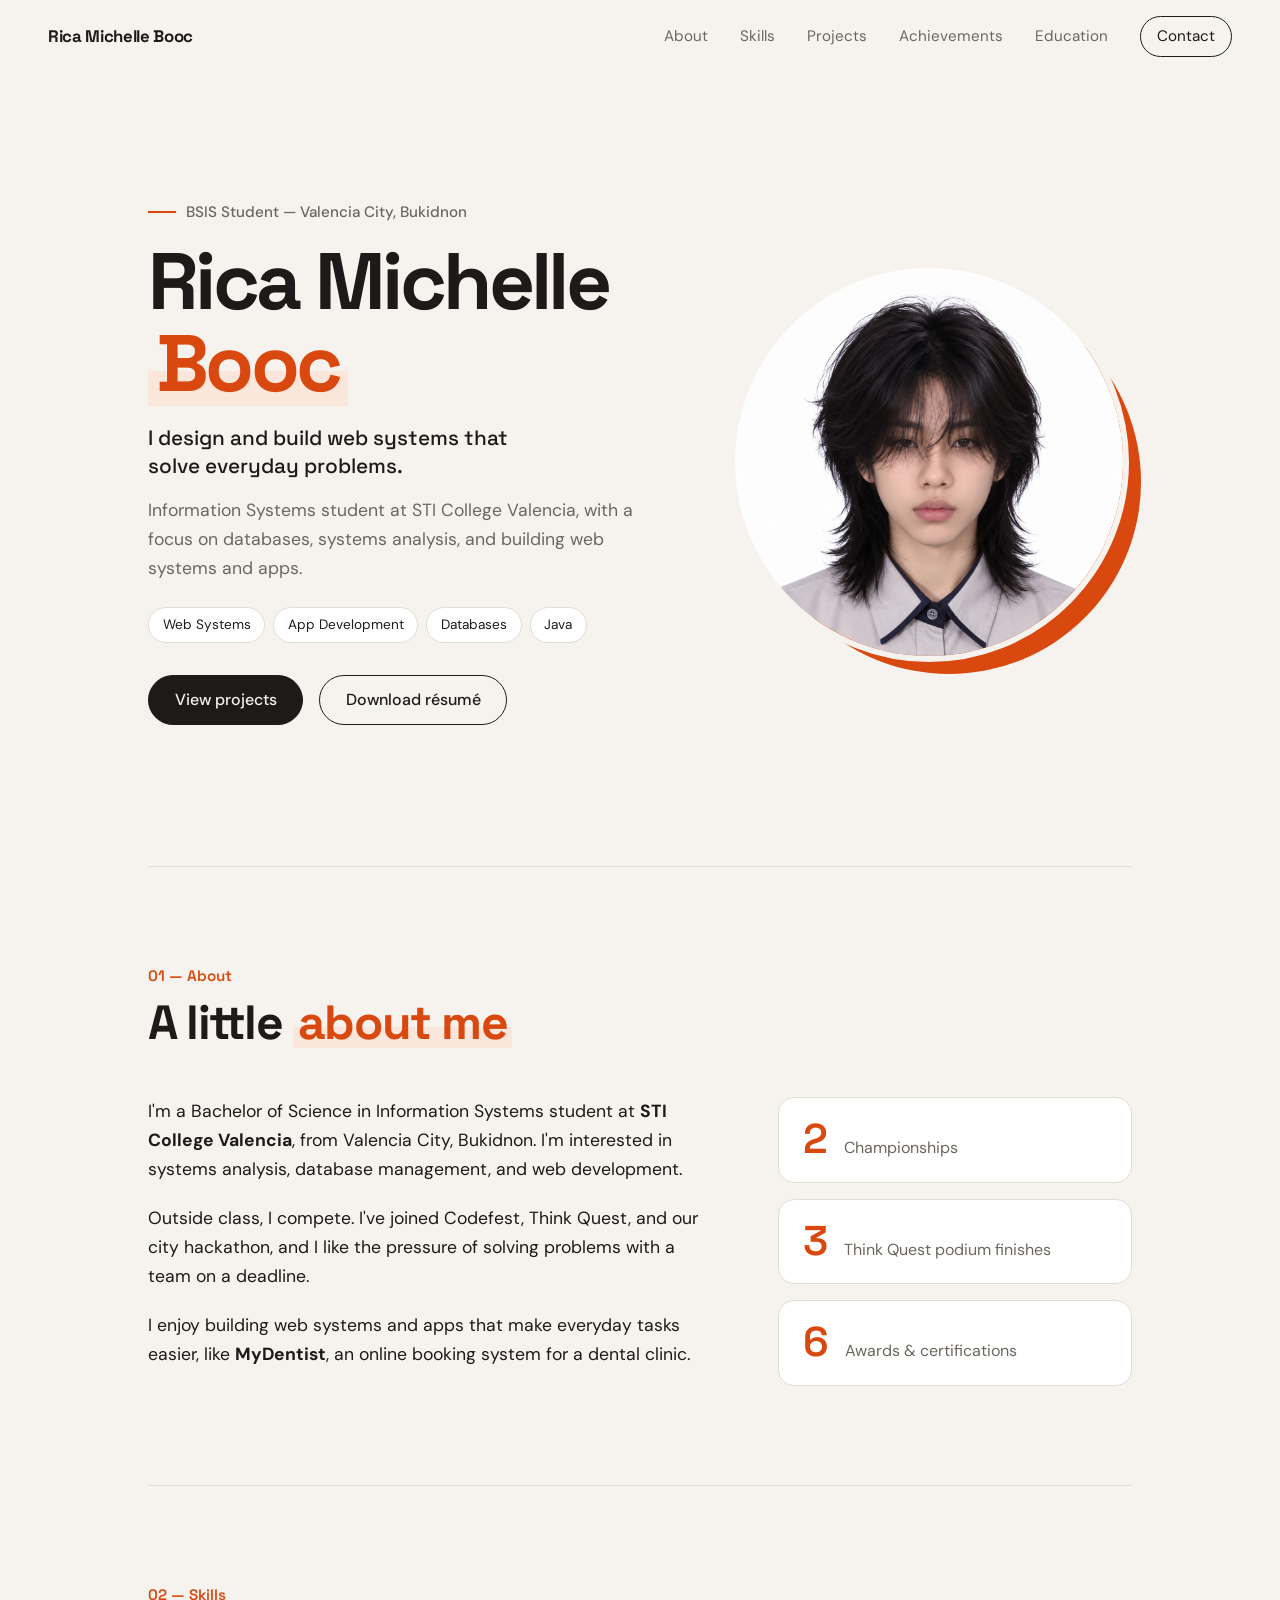
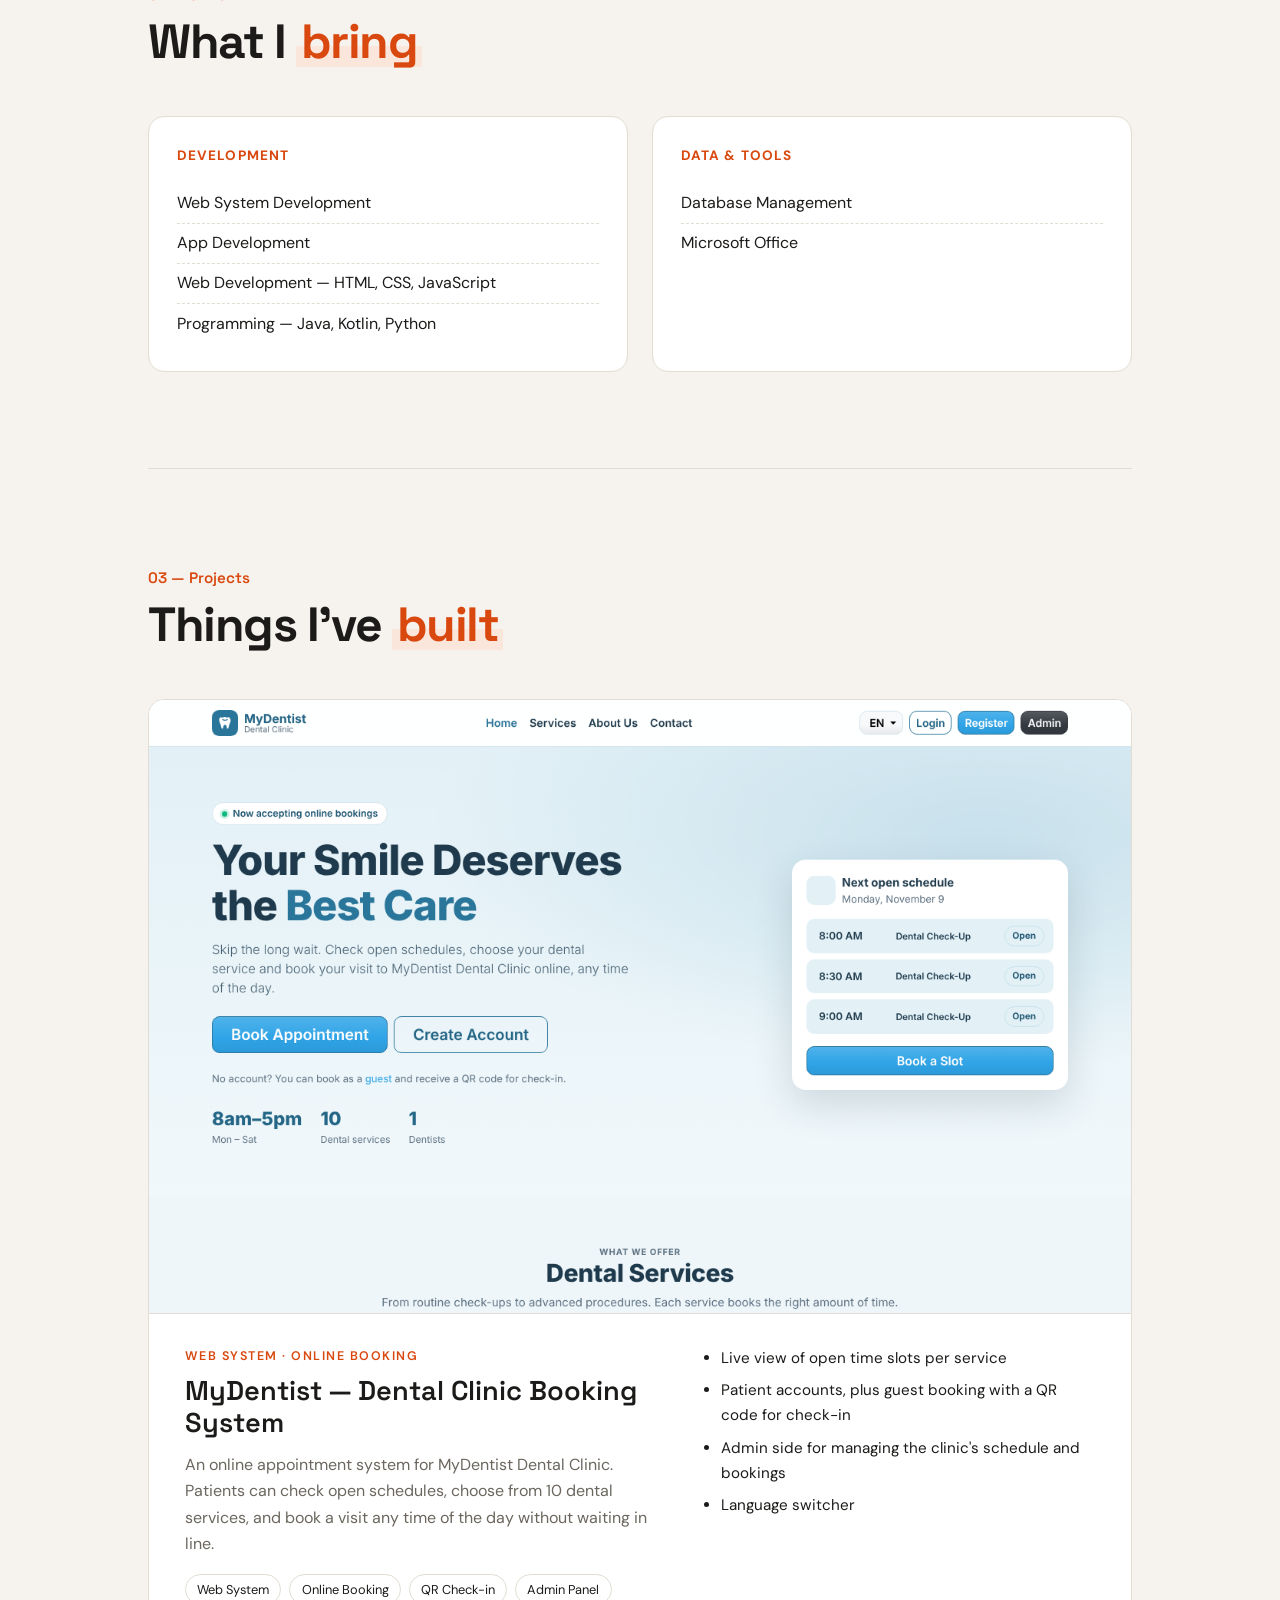
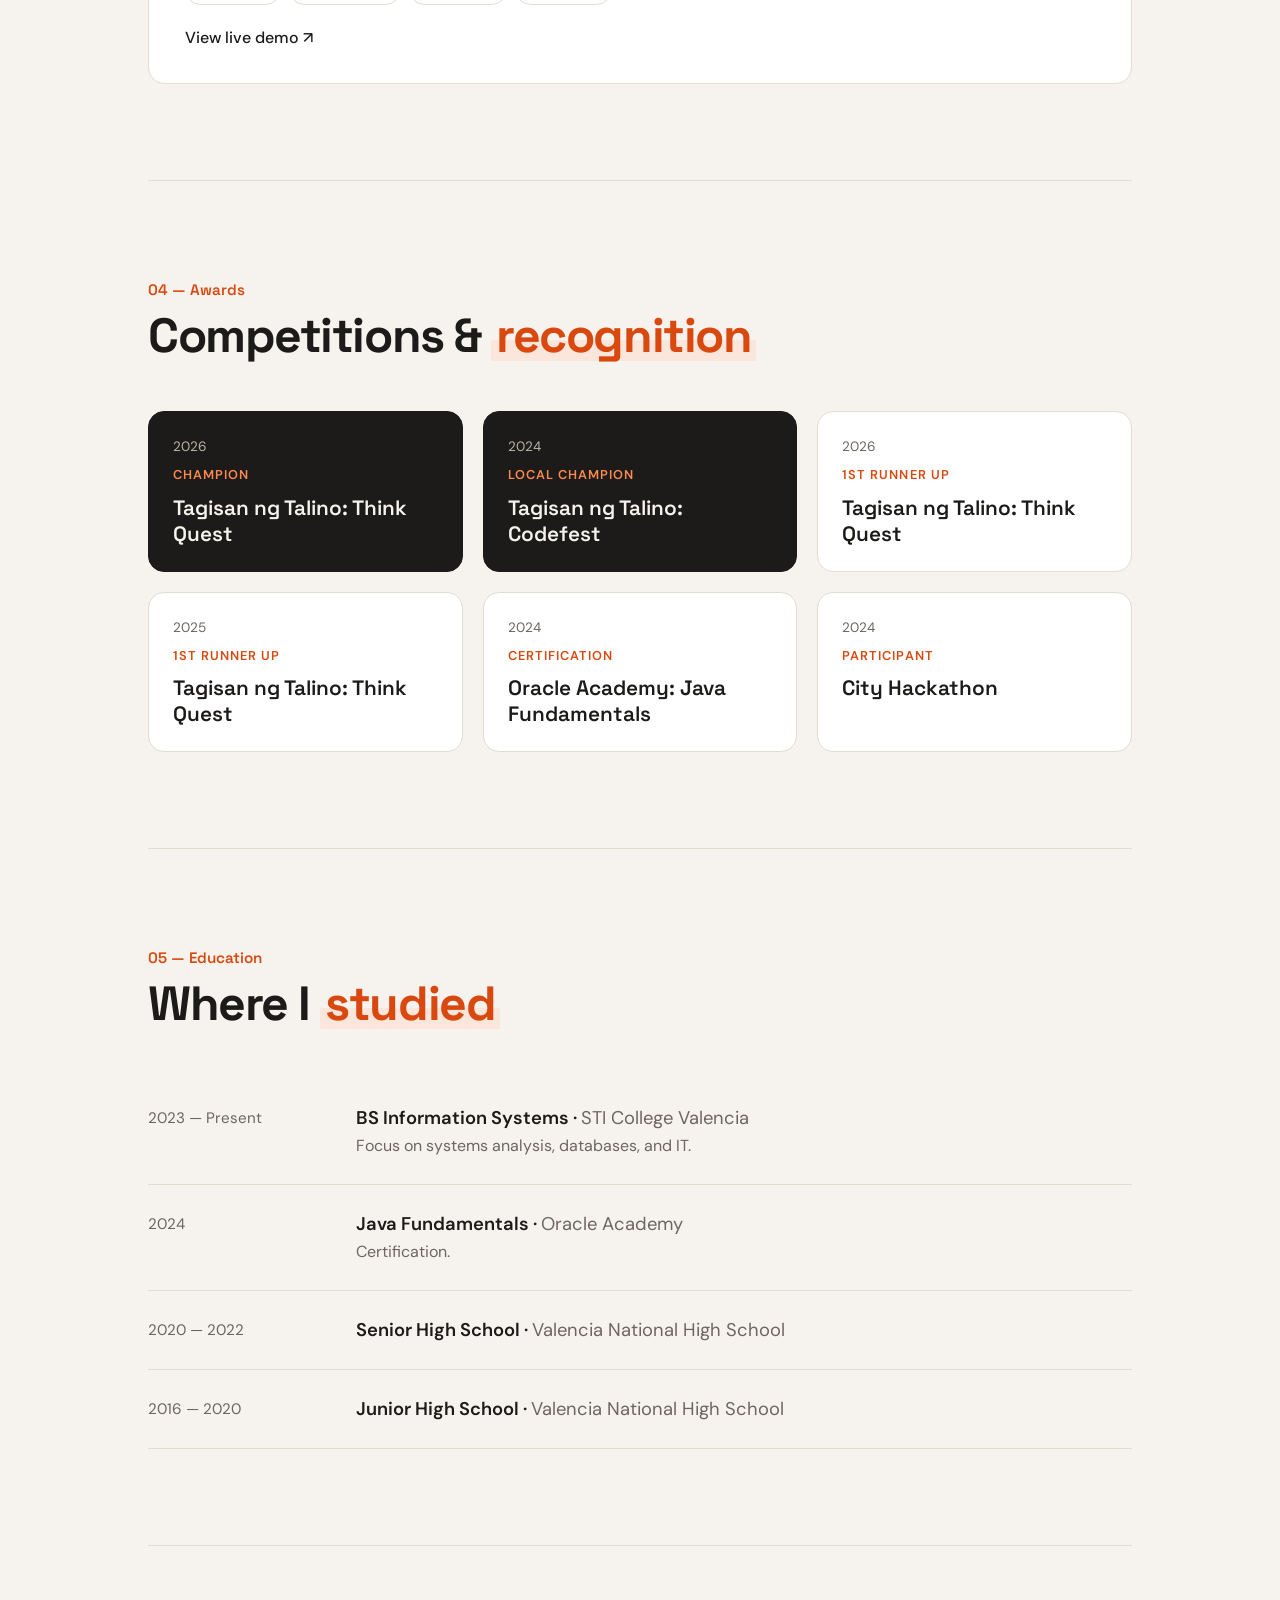
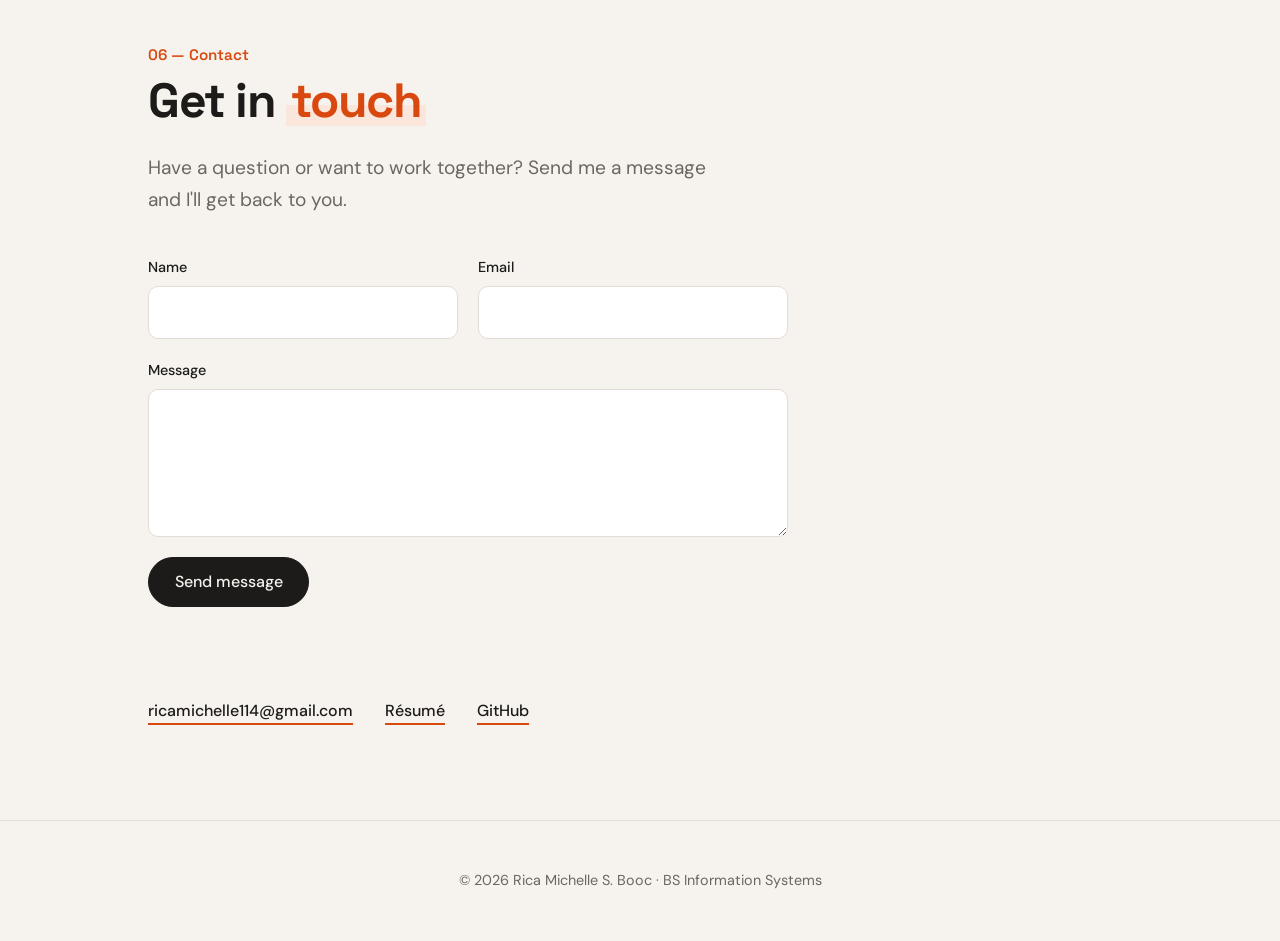
==== index.html @ 640f6c6c "Digital Portfolio" ====
<!DOCTYPE html>
<html lang="en">
<head>
  <meta charset="UTF-8" />
  <meta name="viewport" content="width=device-width, initial-scale=1.0" />
  <title>Rica Michelle Booc — Digital Portfolio</title>
  <meta name="description" content="Digital portfolio of Rica Michelle S. Booc, BS Information Systems student at STI College Valencia." />
  <meta name="theme-color" content="#f6f3ee" />
  <link rel="preconnect" href="https://fonts.googleapis.com" />
  <link rel="preconnect" href="https://fonts.gstatic.com" crossorigin />
  <link href="https://fonts.googleapis.com/css2?family=Space+Grotesk:wght@500;600;700&family=DM+Sans:opsz,wght@9..40,400;9..40,500;9..40,600&display=swap" rel="stylesheet" />
  <link rel="stylesheet" href="style.css" />
</head>
<body>
  <a href="#main" class="skip">Skip to main content</a>

  <!-- ========== NAVIGATION ========== -->
  <header class="nav">
    <a href="#top" class="brand">Rica Michelle Booc</a>
    <button class="nav-toggle" aria-label="Open menu" aria-expanded="false">☰</button>
    <nav class="nav-links">
      <a href="#about">About</a>
      <a href="#skills">Skills</a>
      <a href="#projects">Projects</a>
      <a href="#achievements">Achievements</a>
      <a href="#education">Education</a>
      <a href="#contact" class="nav-cta">Contact</a>
    </nav>
  </header>

  <main id="main">

    <!-- ========== HERO ========== -->
    <section class="hero" id="top">
      <div class="hero-text">
        <p class="eyebrow">BSIS Student — Valencia City, Bukidnon</p>
        <h1>Rica Michelle <span class="hl">Booc</span></h1>
        <p class="tagline">I design and build web systems that solve everyday problems.</p>
        <p class="hero-sub">
          Information Systems student at STI College Valencia, with a focus on databases,
          systems analysis, and building web systems and apps.
        </p>
        <ul class="chips">
          <li>Web Systems</li>
          <li>App Development</li>
          <li>Databases</li>
          <li>Java</li>
        </ul>
        <div class="hero-actions">
          <a href="#projects" class="btn btn-primary">View projects</a>
          <a href="resume.pdf" class="btn btn-ghost" target="_blank">Download résumé</a>
        </div>
      </div>
      <div class="hero-photo">
        <span class="circle"></span>
        <img src="photo.jpg" alt="Portrait of Rica Michelle Booc" />
      </div>
    </section>

    <!-- ========== ABOUT ========== -->
    <section id="about" class="section reveal">
      <p class="label">01 — About</p>
      <h2>A little <span class="hl">about me</span></h2>
      <div class="about-grid">
        <div class="about-text">
          <p>I'm a Bachelor of Science in Information Systems student at <strong>STI College Valencia</strong>, from Valencia City, Bukidnon. I'm interested in systems analysis, database management, and web development.</p>
          <p>Outside class, I compete. I've joined Codefest, Think Quest, and our city hackathon, and I like the pressure of solving problems with a team on a deadline.</p>
          <p>I enjoy building web systems and apps that make everyday tasks easier, like <strong>MyDentist</strong>, an online booking system for a dental clinic.</p>
        </div>
        <ul class="stats">
          <li><strong>2</strong><span>Championships</span></li>
          <li><strong>3</strong><span>Think Quest podium finishes</span></li>
          <li><strong>6</strong><span>Awards &amp; certifications</span></li>
        </ul>
      </div>
    </section>

    <!-- ========== SKILLS ========== -->
    <section id="skills" class="section reveal">
      <p class="label">02 — Skills</p>
      <h2>What I <span class="hl">bring</span></h2>
      <div class="skills">
        <div class="skill-group">
          <h3>Development</h3>
          <ul>
            <li>Web System Development</li>
            <li>App Development</li>
            <li>Web Development — HTML, CSS, JavaScript</li>
            <li>Programming — Java, Kotlin, Python</li>
          </ul>
        </div>
        <div class="skill-group">
          <h3>Data &amp; Tools</h3>
          <ul>
            <li>Database Management</li>
            <li>Microsoft Office</li>
          </ul>
        </div>
      </div>
    </section>

    <!-- ========== PROJECTS ========== -->
    <section id="projects" class="section reveal">
      <p class="label">03 — Projects</p>
      <h2>Things I've <span class="hl">built</span></h2>
      <div class="work-grid">

        <article class="work featured-work">
          <div class="work-img">
            <a href="mydentist/" target="_blank"><img src="mydentist.png" alt="Home page of the MyDentist Dental Clinic booking system" /></a>
          </div>
          <div class="work-body">
            <p class="work-kicker">Web System · Online Booking</p>
            <h3>MyDentist — Dental Clinic Booking System</h3>
            <p>An online appointment system for MyDentist Dental Clinic. Patients can check open schedules, choose from 10 dental services, and book a visit any time of the day without waiting in line.</p>
            <ul class="feature-list">
              <li>Live view of open time slots per service</li>
              <li>Patient accounts, plus guest booking with a QR code for check-in</li>
              <li>Admin side for managing the clinic's schedule and bookings</li>
              <li>Language switcher</li>
            </ul>
            <ul class="tags"><li>Web System</li><li>Online Booking</li><li>QR Check-in</li><li>Admin Panel</li></ul>
            <div class="work-links">
              <a href="mydentist/" target="_blank">View live demo ↗</a>
            </div>
          </div>
        </article>

        <!-- EDIT: to add another project, copy this block and remove the comment marks.
        <article class="work">
          <div class="work-img">
            <img src="project2.jpg" alt="Screenshot of Project Two" />
          </div>
          <div class="work-body">
            <h3>Project Two</h3>
            <p>What it is, the problem it solves, and your role in it.</p>
            <ul class="tags"><li>Java</li></ul>
            <div class="work-links"><a href="#" target="_blank">View ↗</a></div>
          </div>
        </article>
        -->

      </div>
    </section>

    <!-- ========== ACHIEVEMENTS & CERTIFICATES ========== -->
    <section id="achievements" class="section reveal">
      <p class="label">04 — Awards</p>
      <h2>Competitions &amp; <span class="hl">recognition</span></h2>
      <div class="achievements">
        <article class="achievement featured">
          <span class="year">2026</span>
          <span class="place">Champion</span>
          <h3>Tagisan ng Talino: Think Quest</h3>
        </article>
        <article class="achievement featured">
          <span class="year">2024</span>
          <span class="place">Local Champion</span>
          <h3>Tagisan ng Talino: Codefest</h3>
        </article>
        <article class="achievement">
          <span class="year">2026</span>
          <span class="place">1st Runner Up</span>
          <h3>Tagisan ng Talino: Think Quest</h3>
        </article>
        <article class="achievement">
          <span class="year">2025</span>
          <span class="place">1st Runner Up</span>
          <h3>Tagisan ng Talino: Think Quest</h3>
        </article>
        <article class="achievement">
          <span class="year">2024</span>
          <span class="place">Certification</span>
          <h3>Oracle Academy: Java Fundamentals</h3>
        </article>
        <article class="achievement">
          <span class="year">2024</span>
          <span class="place">Participant</span>
          <h3>City Hackathon</h3>
        </article>
      </div>

    </section>


    <!-- ========== EDUCATION ========== -->
    <section id="education" class="section reveal">
      <p class="label">05 — Education</p>
      <h2>Where I <span class="hl">studied</span></h2>
      <ol class="timeline">
        <li>
          <span class="when">2023 — Present</span>
          <div>
            <h3>BS Information Systems · <em>STI College Valencia</em></h3>
            <p>Focus on systems analysis, databases, and IT.</p>
          </div>
        </li>
        <li>
          <span class="when">2024</span>
          <div>
            <h3>Java Fundamentals · <em>Oracle Academy</em></h3>
            <p>Certification.</p>
          </div>
        </li>
        <li>
          <span class="when">2020 — 2022</span>
          <div>
            <h3>Senior High School · <em>Valencia National High School</em></h3>
          </div>
        </li>
        <li>
          <span class="when">2016 — 2020</span>
          <div>
            <h3>Junior High School · <em>Valencia National High School</em></h3>
          </div>
        </li>
      </ol>
    </section>

    <!-- ========== CONTACT ========== -->
    <section id="contact" class="section contact reveal">
      <p class="label">06 — Contact</p>
      <h2>Get in <span class="hl">touch</span></h2>
      <p class="contact-lead">Have a question or want to work together? Send me a message and I'll get back to you.</p>

      <!-- EDIT: sign up free at formspree.io, create a form, and paste your form ID below -->
      <form class="contact-form" action="https://formspree.io/f/YOUR_FORM_ID" method="POST">
        <div class="field-row">
          <label>Name<input type="text" name="name" required /></label>
          <label>Email<input type="email" name="email" required /></label>
        </div>
        <label>Message<textarea name="message" rows="5" required></textarea></label>
        <button type="submit" class="btn btn-primary">Send message</button>
        <p class="form-status" role="status"></p>
      </form>

      <ul class="socials">
        <li><a href="mailto:ricamichelle114@gmail.com">ricamichelle114@gmail.com</a></li>
        <li><a href="resume.pdf" target="_blank">Résumé</a></li>
        <li><a href="https://github.com/liebenom" target="_blank">GitHub</a></li>
        <!-- EDIT: add LinkedIn when ready
        <li><a href="https://linkedin.com/in/yourusername" target="_blank">LinkedIn</a></li>
        -->
      </ul>
    </section>

  </main>

  <footer class="footer">
    <p>© <span id="year"></span> Rica Michelle S. Booc · BS Information Systems</p>
  </footer>

  <script src="script.js"></script>
</body>
</html>
---- style.css ----
/* ===== Colors & fonts — change these to restyle the whole site ===== */
:root {
  --bg: #f6f3ee;
  --surface: #ffffff;
  --text: #1c1b19;
  --muted: #6b675f;
  --line: #e2ddd3;
  --accent: #d9480f;
  --accent-soft: #fbe6dc;
  --serif: "Space Grotesk", system-ui, sans-serif;
  --sans: "DM Sans", system-ui, -apple-system, sans-serif;
  --max: 1080px;
}

* { box-sizing: border-box; margin: 0; padding: 0; }
html { scroll-behavior: smooth; }
body {
  font-family: var(--sans);
  background: var(--bg);
  color: var(--text);
  line-height: 1.65;
  -webkit-font-smoothing: antialiased;
}
img { max-width: 100%; display: block; }
a { color: inherit; }

/* ===== Navigation ===== */
.nav {
  position: sticky; top: 0; z-index: 10;
  display: flex; align-items: center; justify-content: space-between;
  padding: 1rem clamp(1.25rem, 5vw, 3rem);
  background: color-mix(in srgb, var(--bg) 85%, transparent);
  backdrop-filter: blur(10px);
  border-bottom: 1px solid transparent;
  transition: border-color .3s;
}
.nav.scrolled { border-color: var(--line); }
.brand { font-family: var(--serif); font-size: 1.05rem; font-weight: 700; letter-spacing: -.02em; text-decoration: none; }
.skip { position: absolute; left: -9999px; top: 0; background: var(--text); color: var(--bg); padding: .5rem 1rem; z-index: 20; }
.skip:focus { left: 1rem; top: 1rem; }
.nav-links { display: flex; gap: 2rem; align-items: center; }
.nav-links a { text-decoration: none; font-size: .95rem; color: var(--muted); transition: color .2s; }
.nav-links a:hover { color: var(--text); }
.nav-links .nav-cta {
  color: var(--text); padding: .45rem 1rem;
  border: 1px solid var(--text); border-radius: 999px;
}
.nav-links .nav-cta:hover { background: var(--text); color: var(--bg); }
.nav-toggle { display: none; background: none; border: 1px solid var(--text); border-radius: 999px; padding: .35rem .9rem; font: 500 .9rem var(--sans); color: var(--text); cursor: pointer; }

/* ===== Layout ===== */
main { max-width: var(--max); margin: 0 auto; padding: 0 clamp(1.25rem, 5vw, 3rem); }
.section { padding: 6rem 0; border-top: 1px solid var(--line); }
h2 {
  font-family: var(--serif); font-weight: 700;
  font-size: clamp(2rem, 4.5vw, 3rem); line-height: 1.1; letter-spacing: -.03em;
  margin-bottom: 3rem;
}
.hl { background: linear-gradient(transparent 58%, var(--accent-soft) 58%, var(--accent-soft) 92%, transparent 92%); padding: 0 .1em; }
h2 .hl, h1 .hl { color: var(--accent); }
.label { font-family: var(--serif); font-size: .95rem; font-weight: 600; color: var(--accent); margin-bottom: .5rem; }
.sub-title { font-family: var(--serif); font-weight: 600; font-size: 1.6rem; margin: 4rem 0 .5rem; }

/* ===== Hero ===== */
.hero { min-height: 88vh; display: grid; grid-template-columns: 1.3fr 1fr; gap: 3rem; align-items: center; padding: 3rem 0 4rem; }
.eyebrow { font-size: .95rem; font-weight: 500; color: var(--muted); margin-bottom: 1rem; display: flex; align-items: center; gap: .6rem; }
.eyebrow::before { content: ""; width: 28px; height: 2px; background: var(--accent); }
.hero h1 {
  font-family: var(--serif); font-weight: 700;
  font-size: clamp(2.8rem, 6.5vw, 5rem);
  line-height: 1.02; letter-spacing: -.045em;
}
.nowrap { white-space: nowrap; }
.tagline { font-family: var(--serif); font-size: 1.3rem; font-weight: 500; margin-top: 1.25rem; max-width: 30ch; line-height: 1.35; }
.hero-sub { font-size: 1.1rem; color: var(--muted); max-width: 46ch; margin: 1rem 0 1.5rem; }
.chips { list-style: none; display: flex; flex-wrap: wrap; gap: .5rem; margin-bottom: 2rem; }
.chips li { font-size: .85rem; padding: .35rem .85rem; border-radius: 999px; background: var(--surface); border: 1px solid var(--line); }
.hero-actions { display: flex; gap: 1rem; flex-wrap: wrap; }
.hero-photo { position: relative; justify-self: center; width: min(100%, 400px); aspect-ratio: 1; }
.hero-photo .circle { position: absolute; inset: 7% -3% -3% 7%; border-radius: 50%; background: var(--accent); }
.hero-photo img { position: relative; width: 100%; height: 100%; object-fit: cover; object-position: center 25%; border-radius: 50%; border: 6px solid var(--bg); }

/* ===== Buttons ===== */
.btn {
  display: inline-block; padding: .85rem 1.6rem; border-radius: 999px;
  font: 500 1rem var(--sans); text-decoration: none; cursor: pointer;
  border: 1px solid var(--text); transition: transform .2s, background .2s, color .2s;
}
.btn:hover { transform: translateY(-2px); }
.btn-primary { background: var(--text); color: var(--bg); }
.btn-primary:hover { background: var(--accent); border-color: var(--accent); }
.btn-ghost { background: transparent; color: var(--text); }
.btn-ghost:hover { background: var(--surface); }

/* ===== About ===== */
.about-grid { display: grid; grid-template-columns: 1.6fr 1fr; gap: 4rem; align-items: start; }
.about-text p { font-size: 1.1rem; margin-bottom: 1.25rem; }
.stats { list-style: none; display: flex; flex-direction: column; gap: 1rem; }
.stats li { background: var(--surface); border: 1px solid var(--line); border-radius: 16px; padding: 1.25rem 1.5rem; display: flex; align-items: baseline; gap: 1rem; }
.stats strong { font-family: var(--serif); font-size: 2.6rem; font-weight: 600; color: var(--accent); line-height: 1; }
.stats span { color: var(--muted); }

/* ===== Projects ===== */
.projects { display: flex; flex-direction: column; }
.project {
  display: grid; grid-template-columns: 4rem 1fr auto; gap: 1.5rem;
  padding: 2rem 0; border-bottom: 1px solid var(--line); transition: padding .3s;
}
.project:first-child { border-top: 1px solid var(--line); }
.project:hover { padding-left: 1rem; }
.project-num { font-family: var(--serif); font-size: 1.4rem; color: var(--accent); }
.project h3 { font-family: var(--serif); font-weight: 600; font-size: 1.6rem; margin-bottom: .4rem; }
.project p { color: var(--muted); max-width: 55ch; }
.tags { list-style: none; display: flex; flex-wrap: wrap; gap: .5rem; margin-top: 1rem; }
.tags li { font-size: .8rem; padding: .25rem .7rem; border-radius: 999px; background: var(--surface); border: 1px solid var(--line); }
.project-links { display: flex; flex-direction: column; gap: .4rem; text-align: right; }
.project-links a { text-decoration: none; font-weight: 500; }
.project-links a:hover { color: var(--accent); }

/* ===== Hero badge ===== */
.badge {
  align-self: flex-start; display: inline-flex; align-items: center; gap: .5rem;
  font-size: .85rem; font-weight: 500; padding: .4rem .9rem; margin-bottom: 1.5rem;
  border: 1px solid var(--line); border-radius: 999px; background: var(--surface);
}
.dot { width: 8px; height: 8px; border-radius: 50%; background: #2f9e44; box-shadow: 0 0 0 4px #2f9e4422; }

/* ===== Achievements ===== */
.achievements { display: grid; grid-template-columns: repeat(auto-fit, minmax(240px, 1fr)); gap: 1.25rem; }
.achievement {
  background: var(--surface); border: 1px solid var(--line); border-radius: 16px;
  padding: 1.5rem; display: flex; flex-direction: column; gap: .35rem;
  transition: transform .25s, border-color .25s;
}
.achievement:hover { transform: translateY(-4px); border-color: var(--accent); }
.achievement .year { font-size: .85rem; color: var(--muted); }
.achievement .place { font-size: .8rem; font-weight: 600; text-transform: uppercase; letter-spacing: .08em; color: var(--accent); }
.achievement h3 { font-family: var(--serif); font-weight: 600; font-size: 1.3rem; line-height: 1.25; margin-top: .25rem; }
.achievement.featured { background: var(--text); color: var(--bg); border-color: var(--text); }
.achievement.featured .year { color: #b9b4aa; }
.achievement.featured .place { color: #ff8a50; }

/* ===== Projects (work cards) ===== */
.section-lead { color: var(--muted); margin-bottom: 1.5rem; }
.work-grid { display: grid; grid-template-columns: repeat(auto-fit, minmax(300px, 1fr)); gap: 1.5rem; }
.work {
  background: var(--surface); border: 1px solid var(--line); border-radius: 16px; overflow: hidden;
  display: flex; flex-direction: column; transition: transform .25s, border-color .25s;
}
.work:hover { transform: translateY(-4px); border-color: var(--accent); }
.work-img { aspect-ratio: 16/10; background: var(--accent-soft); position: relative; overflow: hidden; }
.work-img img { width: 100%; height: 100%; object-fit: cover; transition: transform .4s; }
.work:hover .work-img img { transform: scale(1.04); }
.img-hint { display: none; }
.work-img.empty img { display: none; }
.work-img.empty .img-hint {
  display: grid; place-items: center; height: 100%; padding: 1rem; text-align: center;
  font-size: .8rem; color: var(--accent); font-family: ui-monospace, monospace;
}
.work-body { padding: 1.5rem; display: flex; flex-direction: column; flex: 1; }
.work-body h3 { font-family: var(--serif); font-weight: 600; font-size: 1.4rem; margin-bottom: .35rem; }
.work-body p { color: var(--muted); }
.work-links { display: flex; gap: 1.25rem; margin-top: auto; padding-top: 1.25rem; }
.work-links a { text-decoration: none; font-weight: 500; }
.work-links a:hover { color: var(--accent); }

.featured-work { grid-column: 1 / -1; }
.featured-work .work-img { aspect-ratio: 1280 / 800; background: #e8f1f7; border-bottom: 1px solid var(--line); }
.featured-work .work-img img { object-fit: cover; object-position: top; }
.featured-work:hover .work-img img { transform: scale(1.02); }
.featured-work .work-body { padding: 2rem 2.25rem; display: grid; grid-template-columns: 1.2fr 1fr; column-gap: 3rem; align-items: start; }
.featured-work .work-body > * { grid-column: 1; }
.featured-work .feature-list { grid-column: 2; grid-row: 1 / span 4; margin-top: 0; }
.work-kicker { font-size: .78rem !important; font-weight: 600; letter-spacing: .12em; text-transform: uppercase; color: var(--accent) !important; margin-bottom: .5rem; }
.featured-work h3 { font-size: 1.7rem; line-height: 1.2; margin-bottom: .75rem; }
.feature-list { margin: 1rem 0 0 1.1rem; color: var(--text); font-size: .95rem; }
.feature-list li { margin-bottom: .45rem; }
@media (max-width: 860px) {
  .featured-work .work-body { display: flex; flex-direction: column; padding: 1.5rem; }
  .featured-work .feature-list { margin-top: 1rem; }
}

/* ===== Certificates gallery ===== */
.cert-grid { display: grid; grid-template-columns: repeat(auto-fill, minmax(230px, 1fr)); gap: 1.5rem; }
.cert { cursor: zoom-in; }
.cert-img {
  aspect-ratio: 1.414 / 1; border-radius: 12px; overflow: hidden;
  background: var(--surface); border: 1px solid var(--line);
  transition: transform .25s, box-shadow .25s;
}
.cert:hover .cert-img { transform: translateY(-4px); box-shadow: 0 12px 30px -12px #0003; }
.cert-img img { width: 100%; height: 100%; object-fit: cover; }
.cert-img.empty { cursor: default; display: grid; place-items: center; background: repeating-linear-gradient(45deg, var(--surface), var(--surface) 10px, var(--bg) 10px, var(--bg) 20px); }
.cert-img.empty img { display: none; }
.cert-img.empty::after { content: "Add certificate image"; font-size: .8rem; color: var(--muted); }
.cert figcaption { margin-top: .75rem; font-weight: 500; font-size: .95rem; }
.cert figcaption span { display: block; font-weight: 400; color: var(--muted); font-size: .85rem; }

.lightbox {
  margin: auto; border: 0; padding: 0; background: transparent;
  max-width: min(92vw, 1100px); max-height: 92vh; overflow: visible;
}
.lightbox::backdrop { background: rgba(20, 18, 16, .88); }
.lightbox img { max-width: 100%; max-height: 82vh; border-radius: 8px; margin: 0 auto; }
.lightbox-caption { color: #eee; text-align: center; margin-top: .75rem; }
.lightbox-close {
  position: absolute; top: -2.75rem; right: 0; background: none; border: 0;
  color: #fff; font-size: 2.25rem; line-height: 1; cursor: pointer;
}

/* ===== Skills ===== */
.skills { display: grid; grid-template-columns: repeat(auto-fit, minmax(220px, 1fr)); gap: 1.5rem; }
.skill-group { background: var(--surface); border: 1px solid var(--line); border-radius: 16px; padding: 1.75rem; }
.skill-group h3 { font-size: .85rem; text-transform: uppercase; letter-spacing: .08em; color: var(--accent); margin-bottom: 1rem; }
.skill-group ul { list-style: none; }
.skill-group li { padding: .4rem 0; border-bottom: 1px dashed var(--line); }
.skill-group li:last-child { border-bottom: 0; }

/* ===== Timeline ===== */
.timeline { list-style: none; }
.timeline li { display: grid; grid-template-columns: 11rem 1fr; gap: 2rem; padding: 1.5rem 0; border-bottom: 1px solid var(--line); }
.timeline .when { color: var(--muted); font-size: .95rem; padding-top: .2rem; }
.timeline h3 { font-weight: 600; font-size: 1.15rem; }
.timeline em { font-style: normal; color: var(--muted); font-weight: 400; }
.timeline p { color: var(--muted); }

/* ===== Contact ===== */
.contact-lead { font-size: 1.2rem; color: var(--muted); max-width: 45ch; margin-top: -1.5rem; margin-bottom: 2.5rem; }
.contact-form { display: flex; flex-direction: column; gap: 1.25rem; max-width: 640px; }
.field-row { display: grid; grid-template-columns: 1fr 1fr; gap: 1.25rem; }
.contact-form label { display: flex; flex-direction: column; gap: .4rem; font-size: .9rem; font-weight: 500; }
.contact-form input, .contact-form textarea {
  font: inherit; padding: .85rem 1rem; border: 1px solid var(--line);
  border-radius: 10px; background: var(--surface); color: var(--text); resize: vertical;
}
.contact-form input:focus, .contact-form textarea:focus { outline: 2px solid var(--accent); outline-offset: 1px; border-color: transparent; }
.contact-form .btn { align-self: flex-start; }
.form-status { font-size: .95rem; min-height: 1.5em; }
.socials { list-style: none; display: flex; gap: 2rem; margin-top: 3rem; flex-wrap: wrap; }
.socials a { text-decoration: none; font-weight: 500; border-bottom: 2px solid var(--accent); padding-bottom: 2px; }
.socials a:hover { color: var(--accent); }

/* ===== Footer ===== */
.footer { text-align: center; padding: 3rem 1rem; color: var(--muted); font-size: .9rem; border-top: 1px solid var(--line); }

/* ===== Scroll reveal ===== */
.reveal { opacity: 0; transform: translateY(24px); transition: opacity .7s ease, transform .7s ease; }
.reveal.visible { opacity: 1; transform: none; }
@media (prefers-reduced-motion: reduce) {
  html { scroll-behavior: auto; }
  .reveal { opacity: 1; transform: none; transition: none; }
}

/* ===== Mobile ===== */
@media (max-width: 760px) {
  .nav-toggle { display: block; }
  .nav-links {
    position: fixed; inset: 60px 0 auto 0; flex-direction: column; gap: 1.25rem;
    padding: 2rem; background: var(--bg); border-bottom: 1px solid var(--line);
    transform: translateY(-120%); transition: transform .35s ease;
  }
  .nav-links.open { transform: none; }
  .hero { grid-template-columns: 1fr; min-height: auto; padding-top: 2rem; }
  .hero-photo { order: -1; width: 220px; justify-self: start; }
  .about-grid { grid-template-columns: 1fr; gap: 2rem; }
  .project { grid-template-columns: 1fr; gap: .75rem; }
  .project:hover { padding-left: 0; }
  .project-links { flex-direction: row; gap: 1.25rem; text-align: left; }
  .timeline li { grid-template-columns: 1fr; gap: .25rem; }
  .field-row { grid-template-columns: 1fr; }
  .cert-grid { grid-template-columns: 1fr 1fr; gap: 1rem; }
  .cert figcaption { font-size: .85rem; }
  .section { padding: 4.5rem 0; }
}
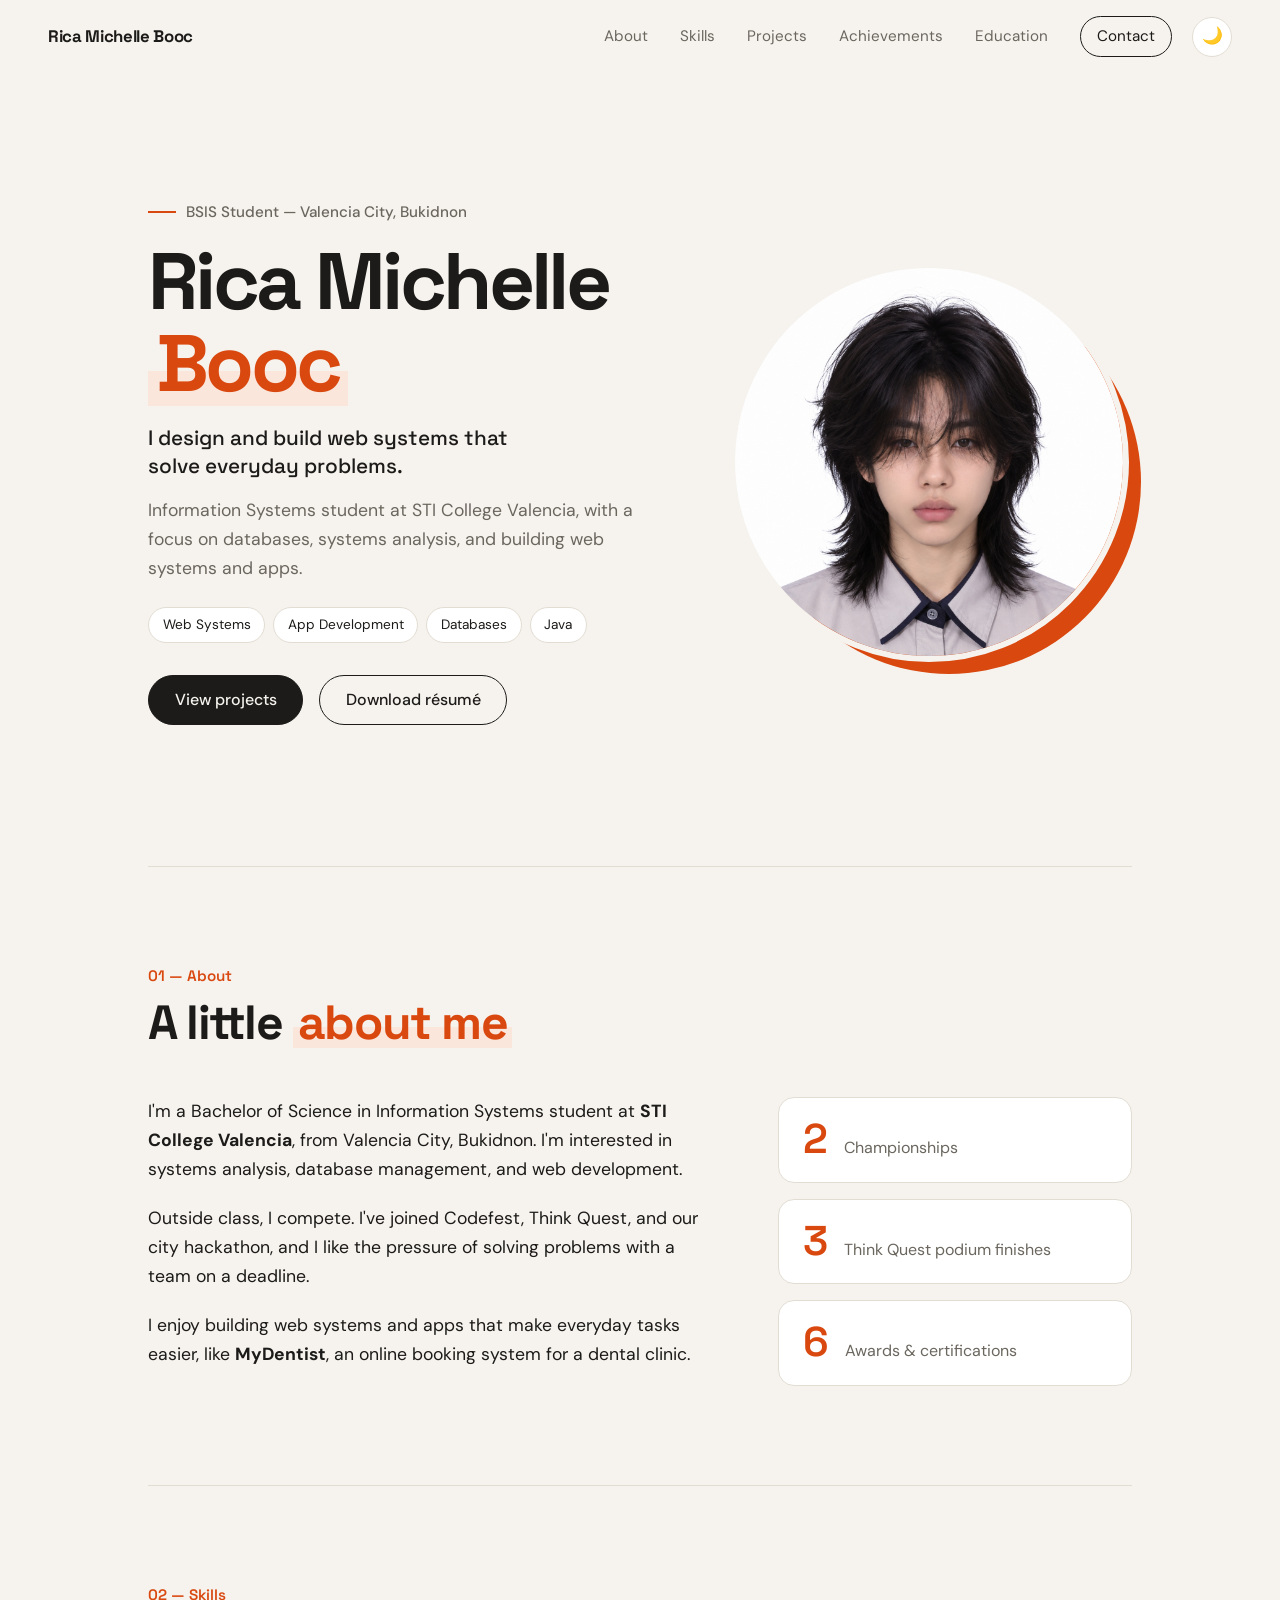
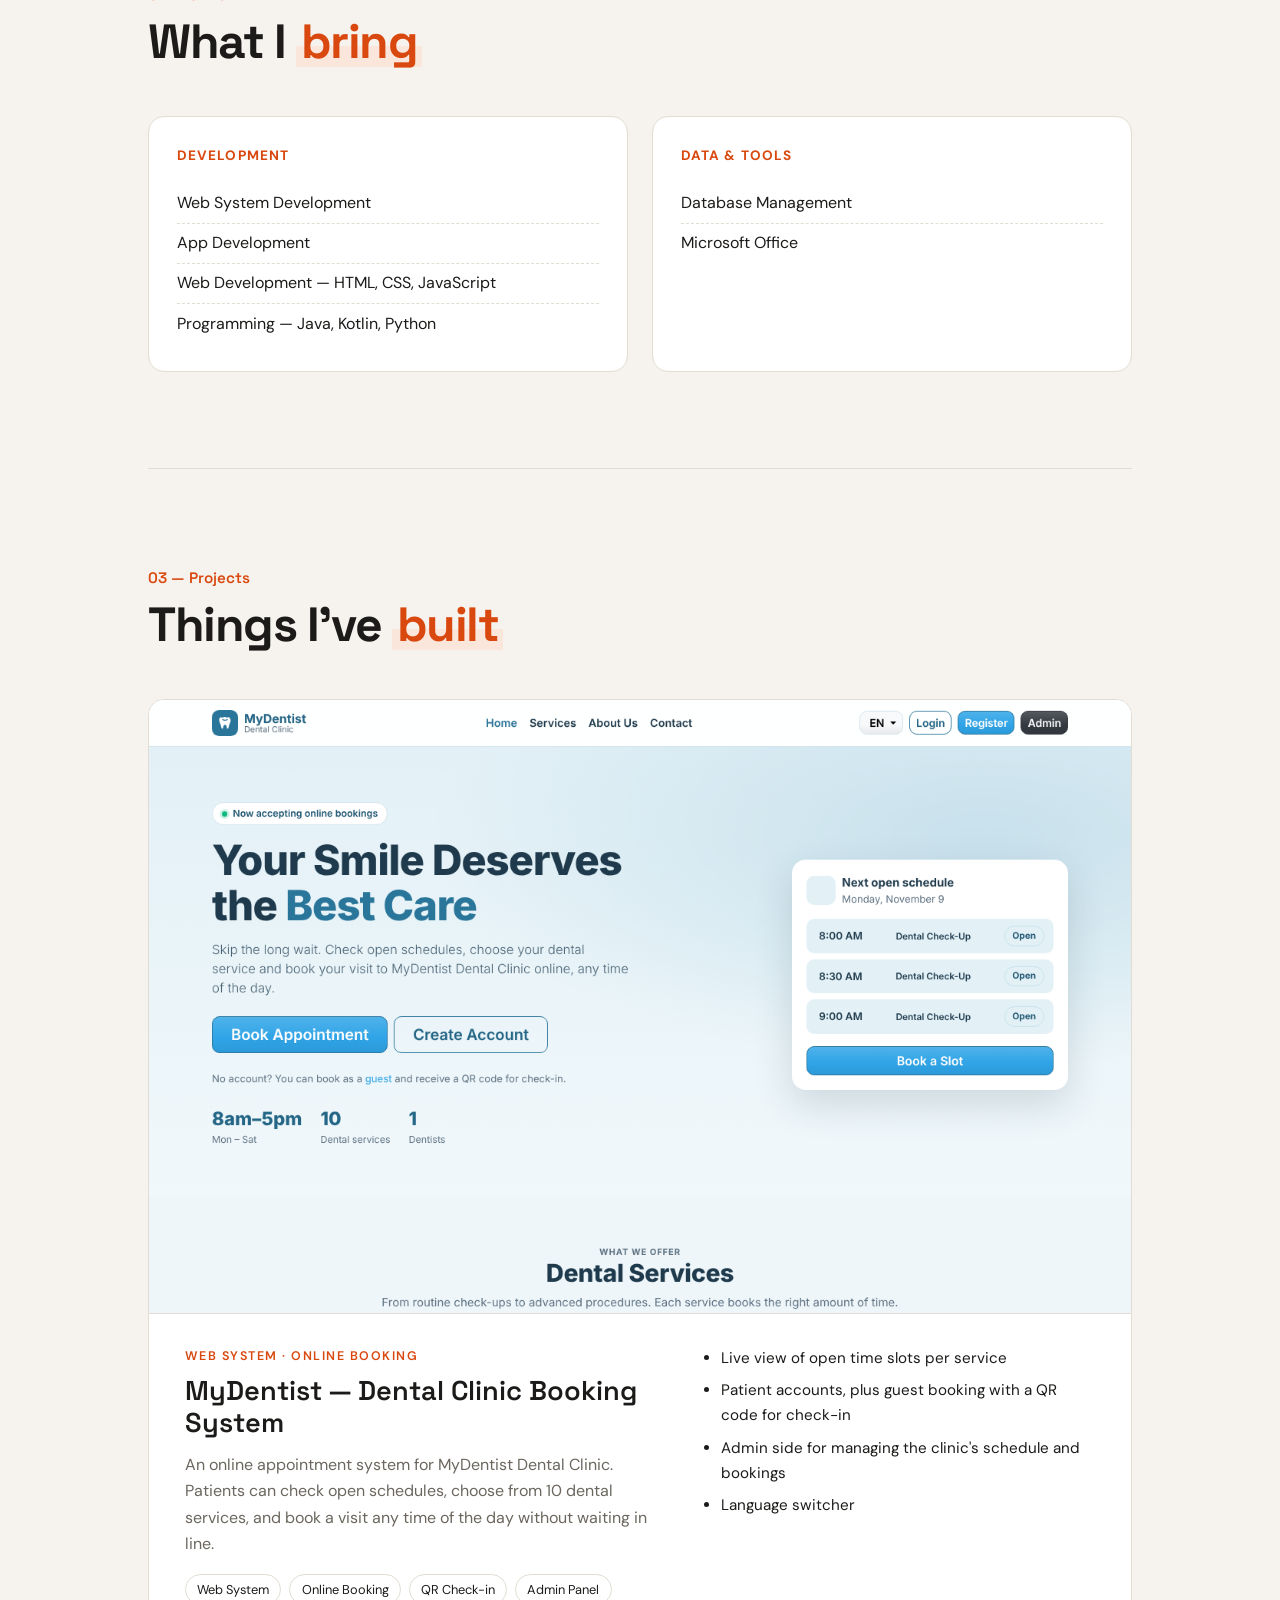
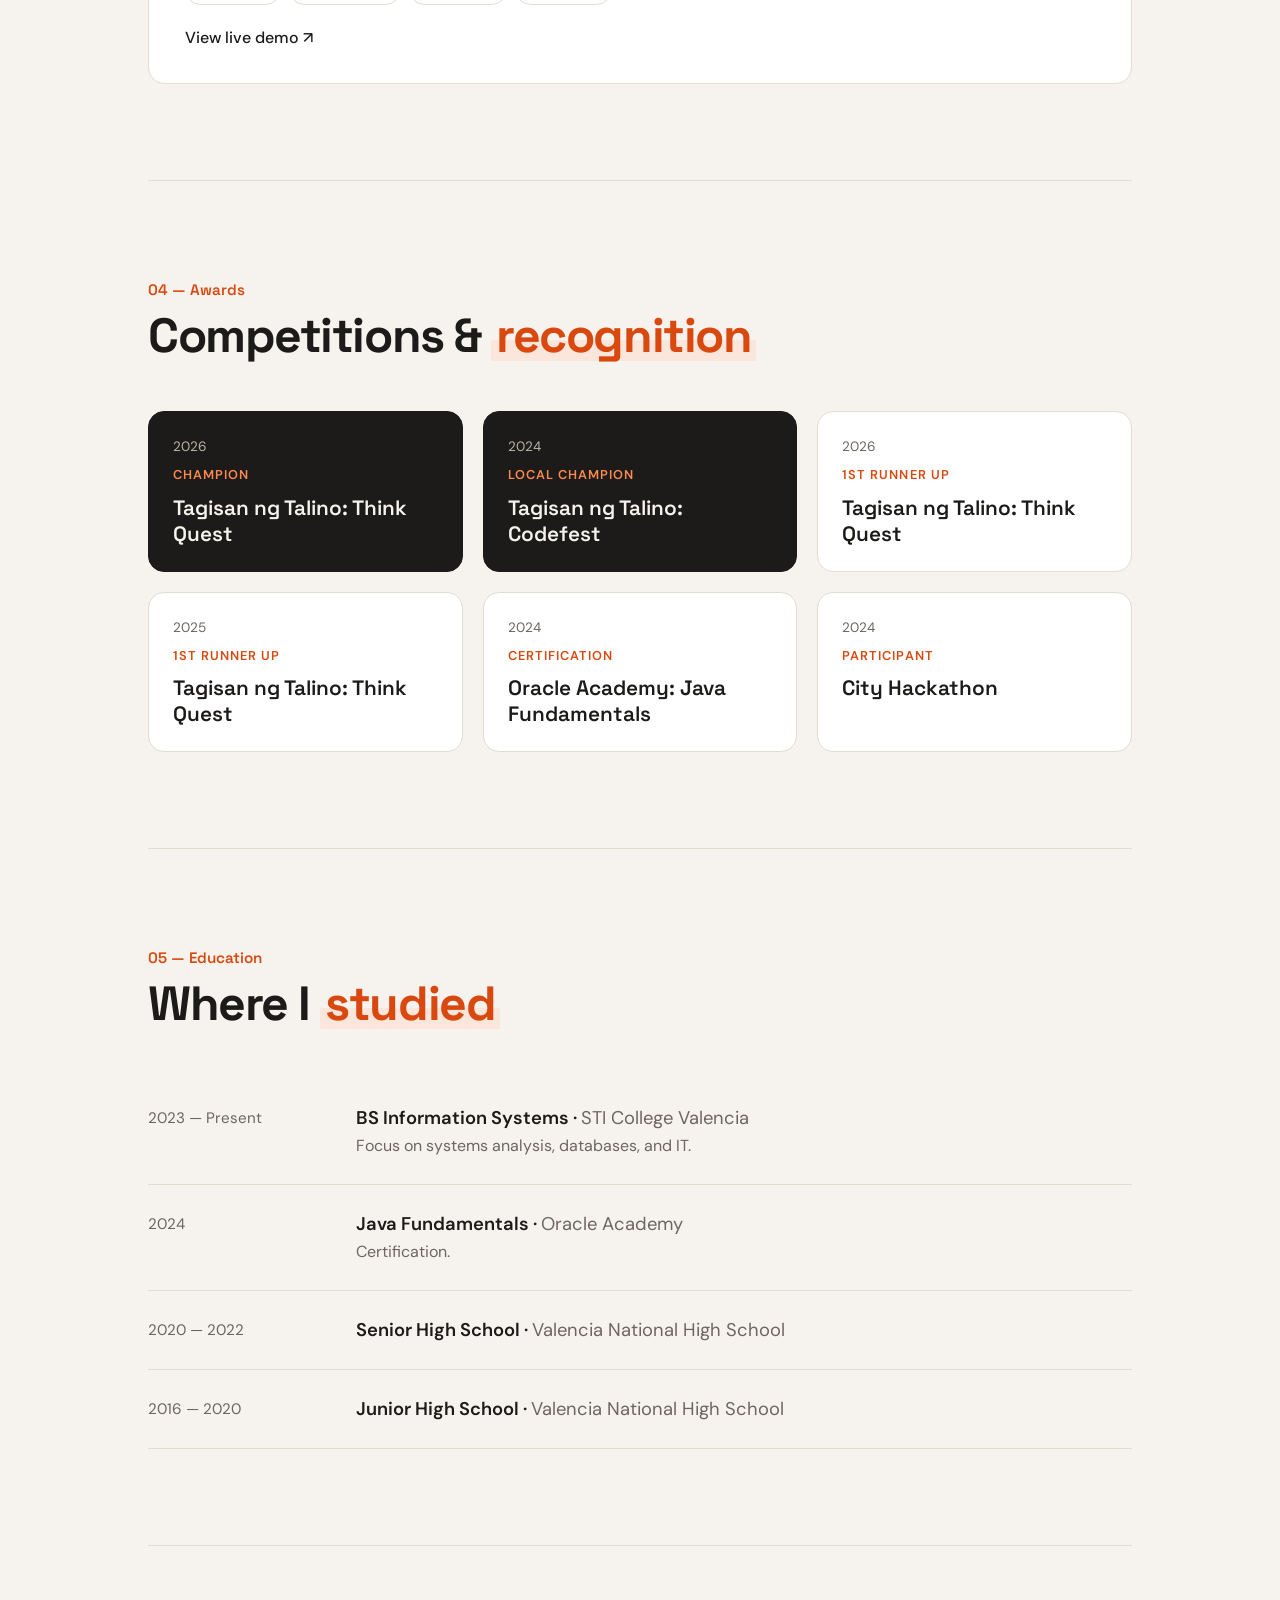
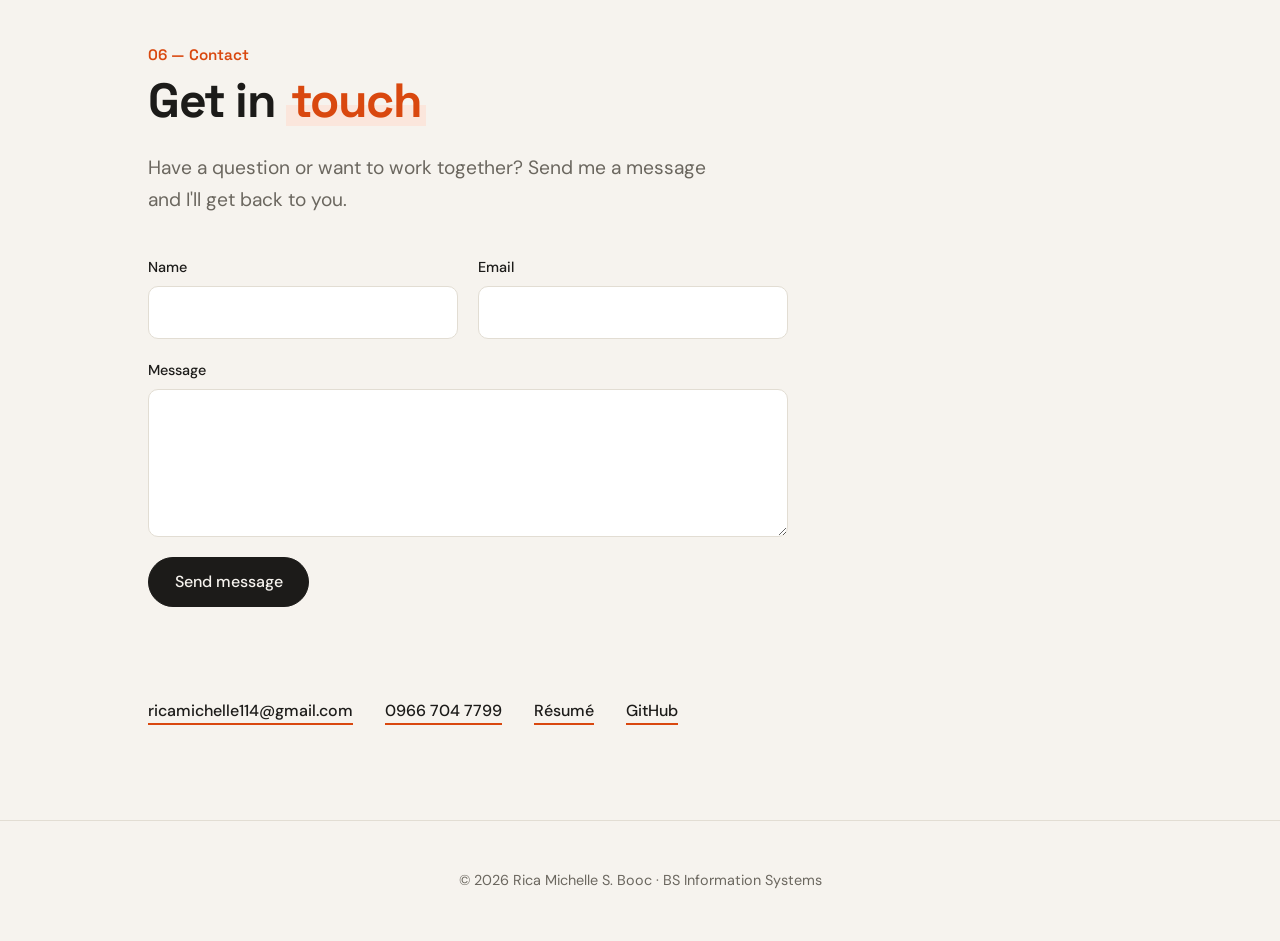
==== commit addc5f1c: "Portfolio" ====
--- a/index.html
+++ b/index.html
@@ -5,11 +5,19 @@
   <meta name="viewport" content="width=device-width, initial-scale=1.0" />
   <title>Rica Michelle Booc — Digital Portfolio</title>
   <meta name="description" content="Digital portfolio of Rica Michelle S. Booc, BS Information Systems student at STI College Valencia." />
-  <meta name="theme-color" content="#f6f3ee" />
-  <link rel="preconnect" href="https://fonts.googleapis.com" />
+    <link rel="preconnect" href="https://fonts.googleapis.com" />
   <link rel="preconnect" href="https://fonts.gstatic.com" crossorigin />
   <link href="https://fonts.googleapis.com/css2?family=Space+Grotesk:wght@500;600;700&family=DM+Sans:opsz,wght@9..40,400;9..40,500;9..40,600&display=swap" rel="stylesheet" />
   <link rel="stylesheet" href="style.css" />
+  <script>
+    // Apply saved or device theme before the page draws (avoids a flash)
+    (function () {
+      var t = null;
+      try { t = localStorage.getItem("theme"); } catch (e) {}
+      if (!t) t = window.matchMedia("(prefers-color-scheme: dark)").matches ? "dark" : "light";
+      document.documentElement.setAttribute("data-theme", t);
+    })();
+  </script>
 </head>
 <body>
   <a href="#main" class="skip">Skip to main content</a>
@@ -26,6 +34,9 @@
       <a href="#education">Education</a>
       <a href="#contact" class="nav-cta">Contact</a>
     </nav>
+    <button class="theme-toggle" type="button" aria-label="Switch to dark mode" title="Switch light / dark mode">
+      <span class="icon-moon">🌙</span><span class="icon-sun">☀️</span>
+    </button>
   </header>
 
   <main id="main">
@@ -224,7 +235,7 @@
       <p class="contact-lead">Have a question or want to work together? Send me a message and I'll get back to you.</p>
 
       <!-- EDIT: sign up free at formspree.io, create a form, and paste your form ID below -->
-      <form class="contact-form" action="https://formspree.io/f/YOUR_FORM_ID" method="POST">
+      <form class="contact-form" action="https://formspree.io/f/mvkapqrv" method="POST">
         <div class="field-row">
           <label>Name<input type="text" name="name" required /></label>
           <label>Email<input type="email" name="email" required /></label>
@@ -236,6 +247,7 @@
 
       <ul class="socials">
         <li><a href="mailto:ricamichelle114@gmail.com">ricamichelle114@gmail.com</a></li>
+        <li><a href="tel:+639667047799">0966 704 7799</a></li>
         <li><a href="resume.pdf" target="_blank">Résumé</a></li>
         <li><a href="https://github.com/liebenom" target="_blank">GitHub</a></li>
         <!-- EDIT: add LinkedIn when ready
--- a/style.css
+++ b/style.css
@@ -11,6 +11,39 @@
   --sans: "DM Sans", system-ui, -apple-system, sans-serif;
   --max: 1080px;
 }
+
+/* ===== Dark mode colors ===== */
+[data-theme="dark"] {
+  --bg: #121110;
+  --surface: #1c1b19;
+  --text: #ede8df;
+  --muted: #a39e94;
+  --line: #2e2c28;
+  --accent: #ff7a3d;
+  --accent-soft: #4a2412;
+  color-scheme: dark;
+}
+[data-theme="dark"] .achievement.featured .year { color: #6b675f; }
+[data-theme="dark"] .achievement.featured .place { color: #c2410c; }
+[data-theme="dark"] .featured-work .work-img { background: #1f2a33; }
+body, .nav, .achievement, .work, .skill-group, .stats li, .chips li, .tags li,
+.contact-form input, .contact-form textarea { transition: background-color .3s, color .3s, border-color .3s; }
+
+/* ===== Theme toggle button ===== */
+.nav { gap: 1.25rem; }
+.brand { margin-right: auto; }
+.nav-links { order: 1; }
+.theme-toggle { order: 2; }
+.nav-toggle { order: 3; }
+.theme-toggle {
+  width: 40px; height: 40px; border-radius: 50%; border: 1px solid var(--line);
+  background: var(--surface); cursor: pointer; display: grid; place-items: center;
+  font-size: 1.05rem; line-height: 1; transition: transform .2s, border-color .2s;
+}
+.theme-toggle:hover { transform: rotate(-15deg); border-color: var(--accent); }
+.theme-toggle .icon-sun { display: none; }
+[data-theme="dark"] .theme-toggle .icon-sun { display: inline; }
+[data-theme="dark"] .theme-toggle .icon-moon { display: none; }
 
 * { box-sizing: border-box; margin: 0; padding: 0; }
 html { scroll-behavior: smooth; }
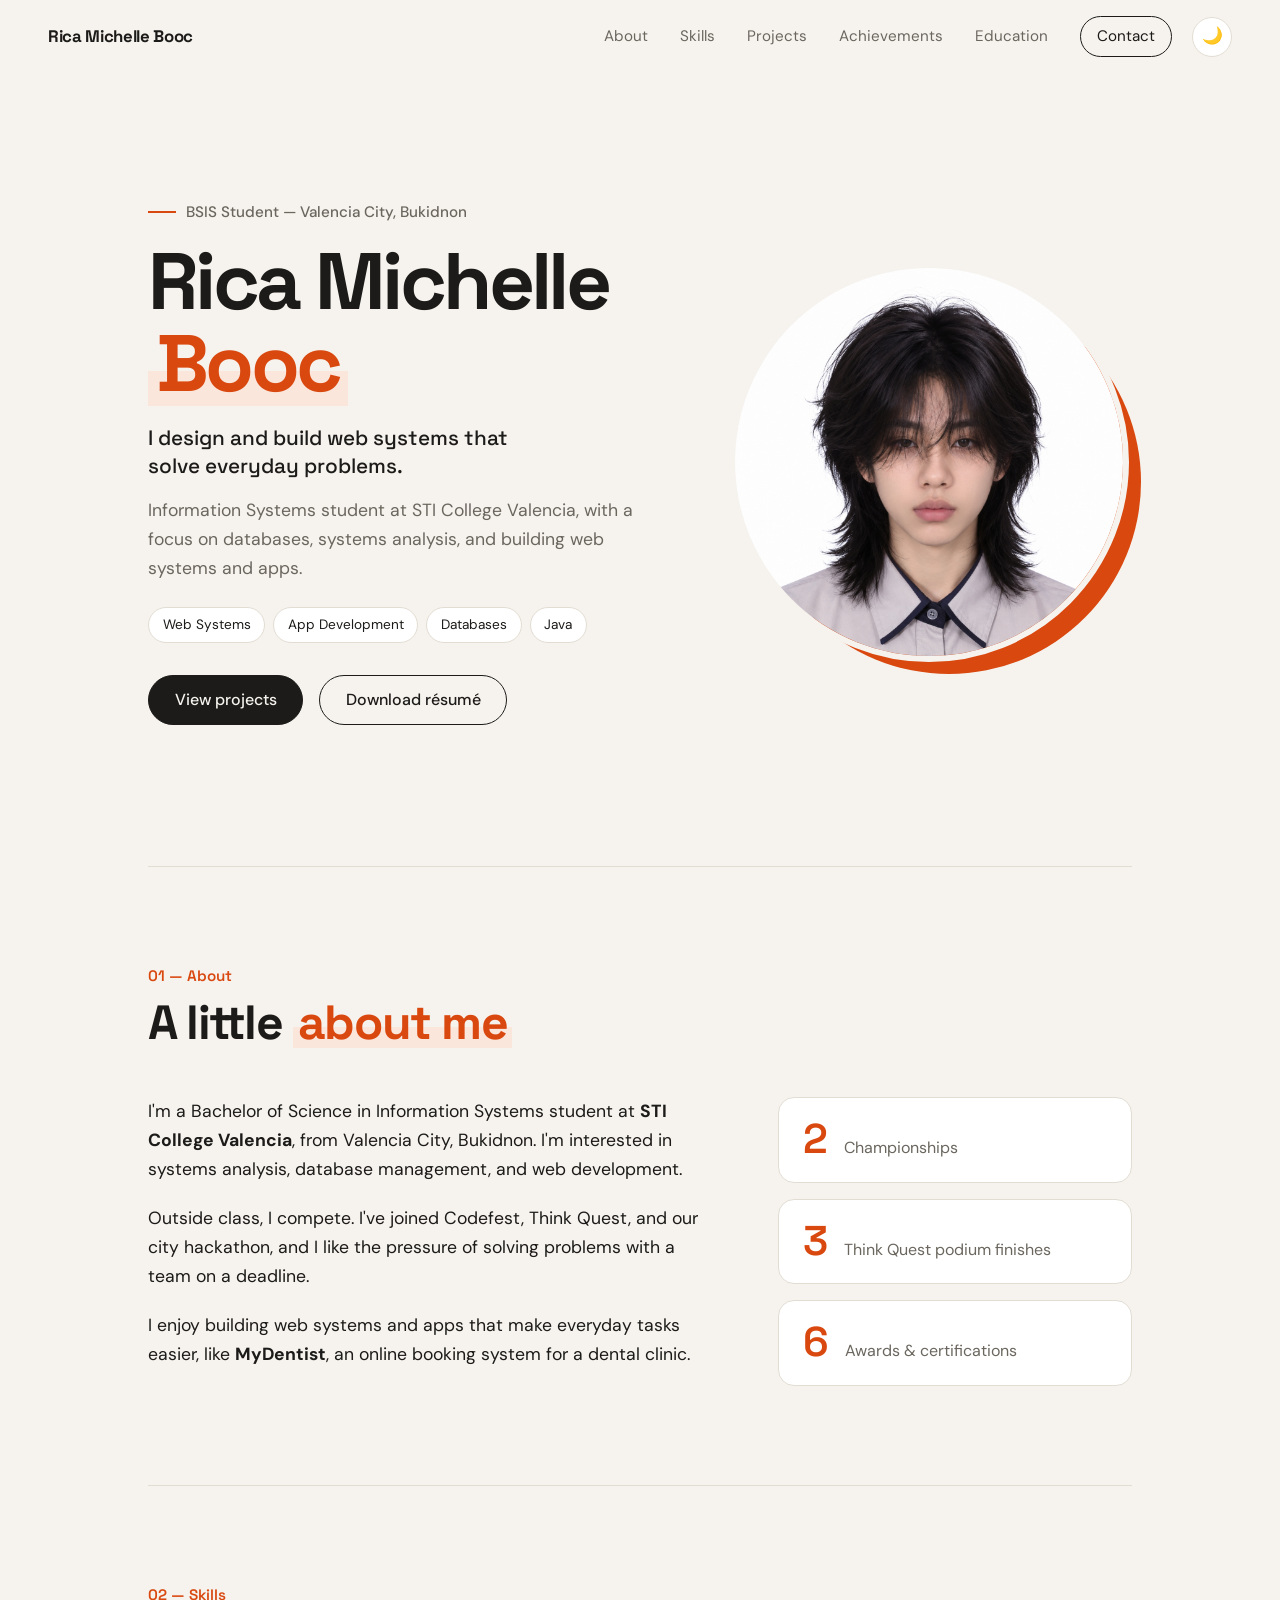
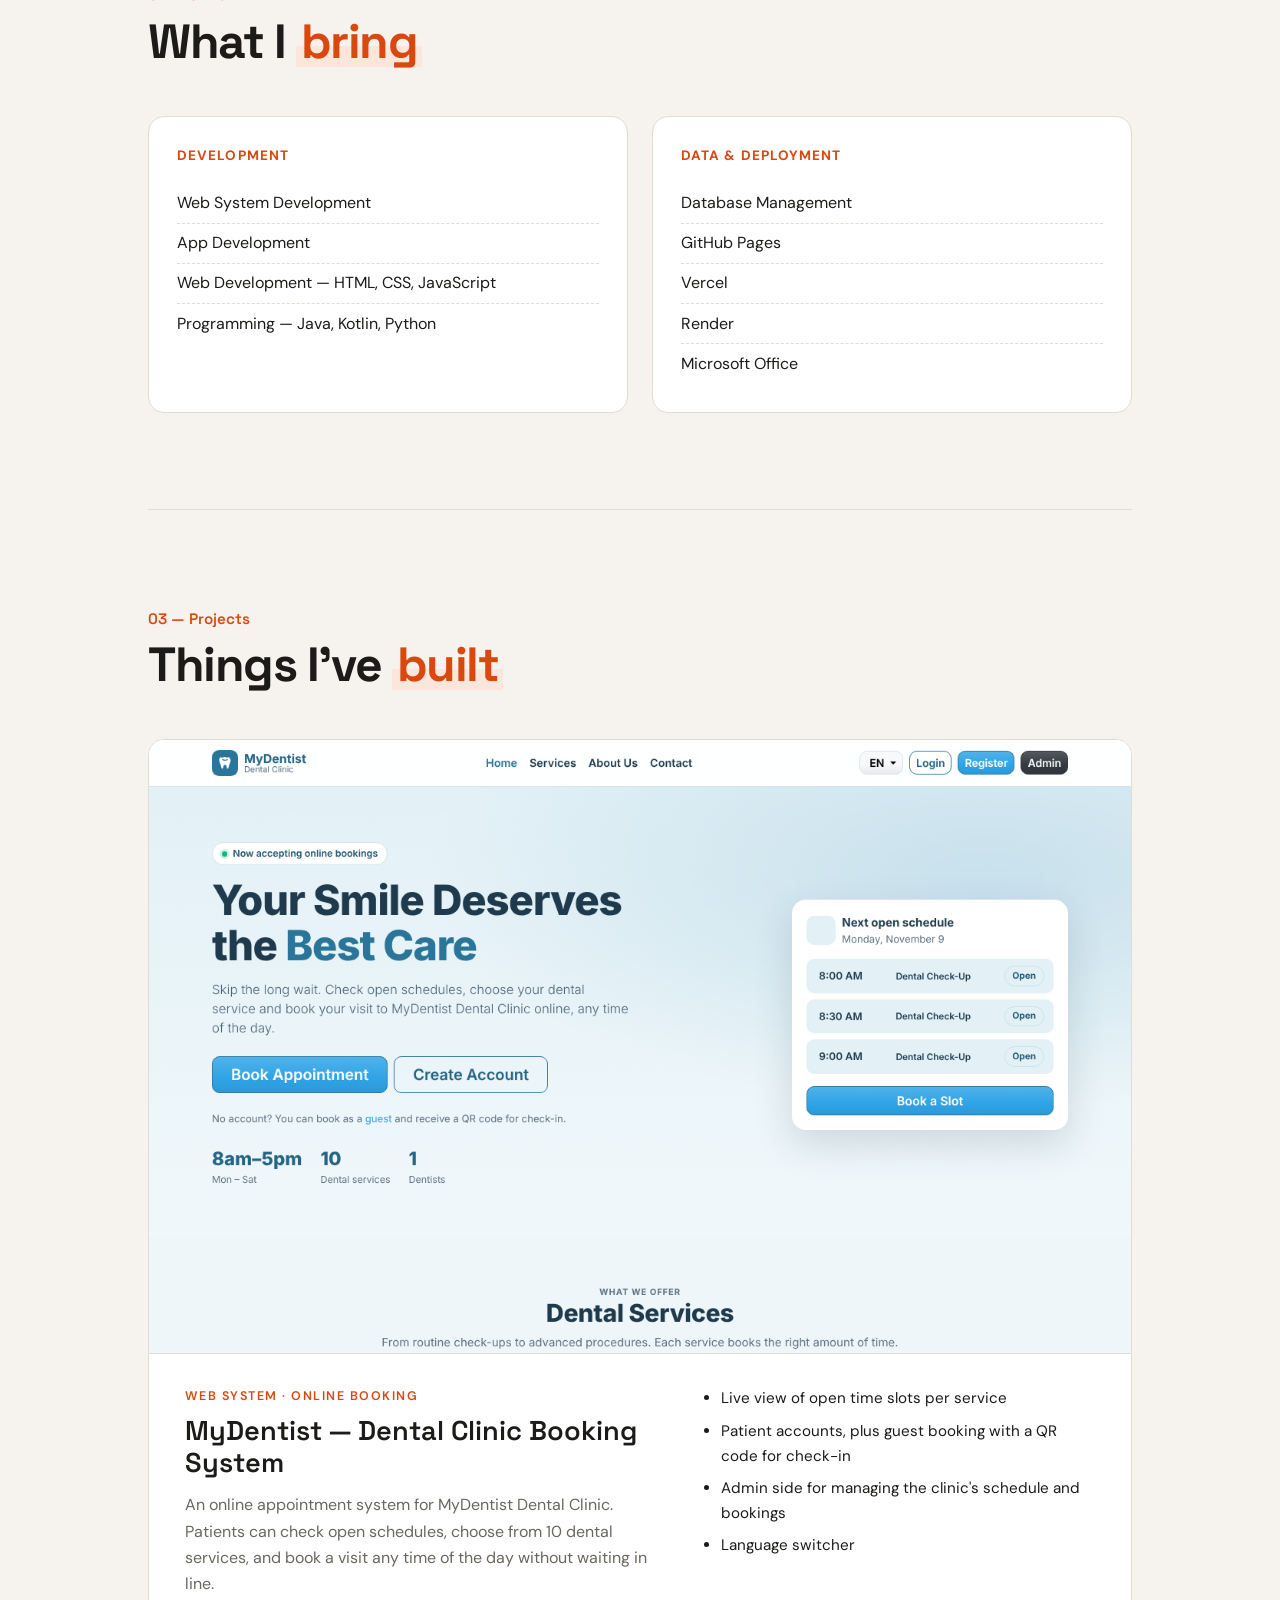
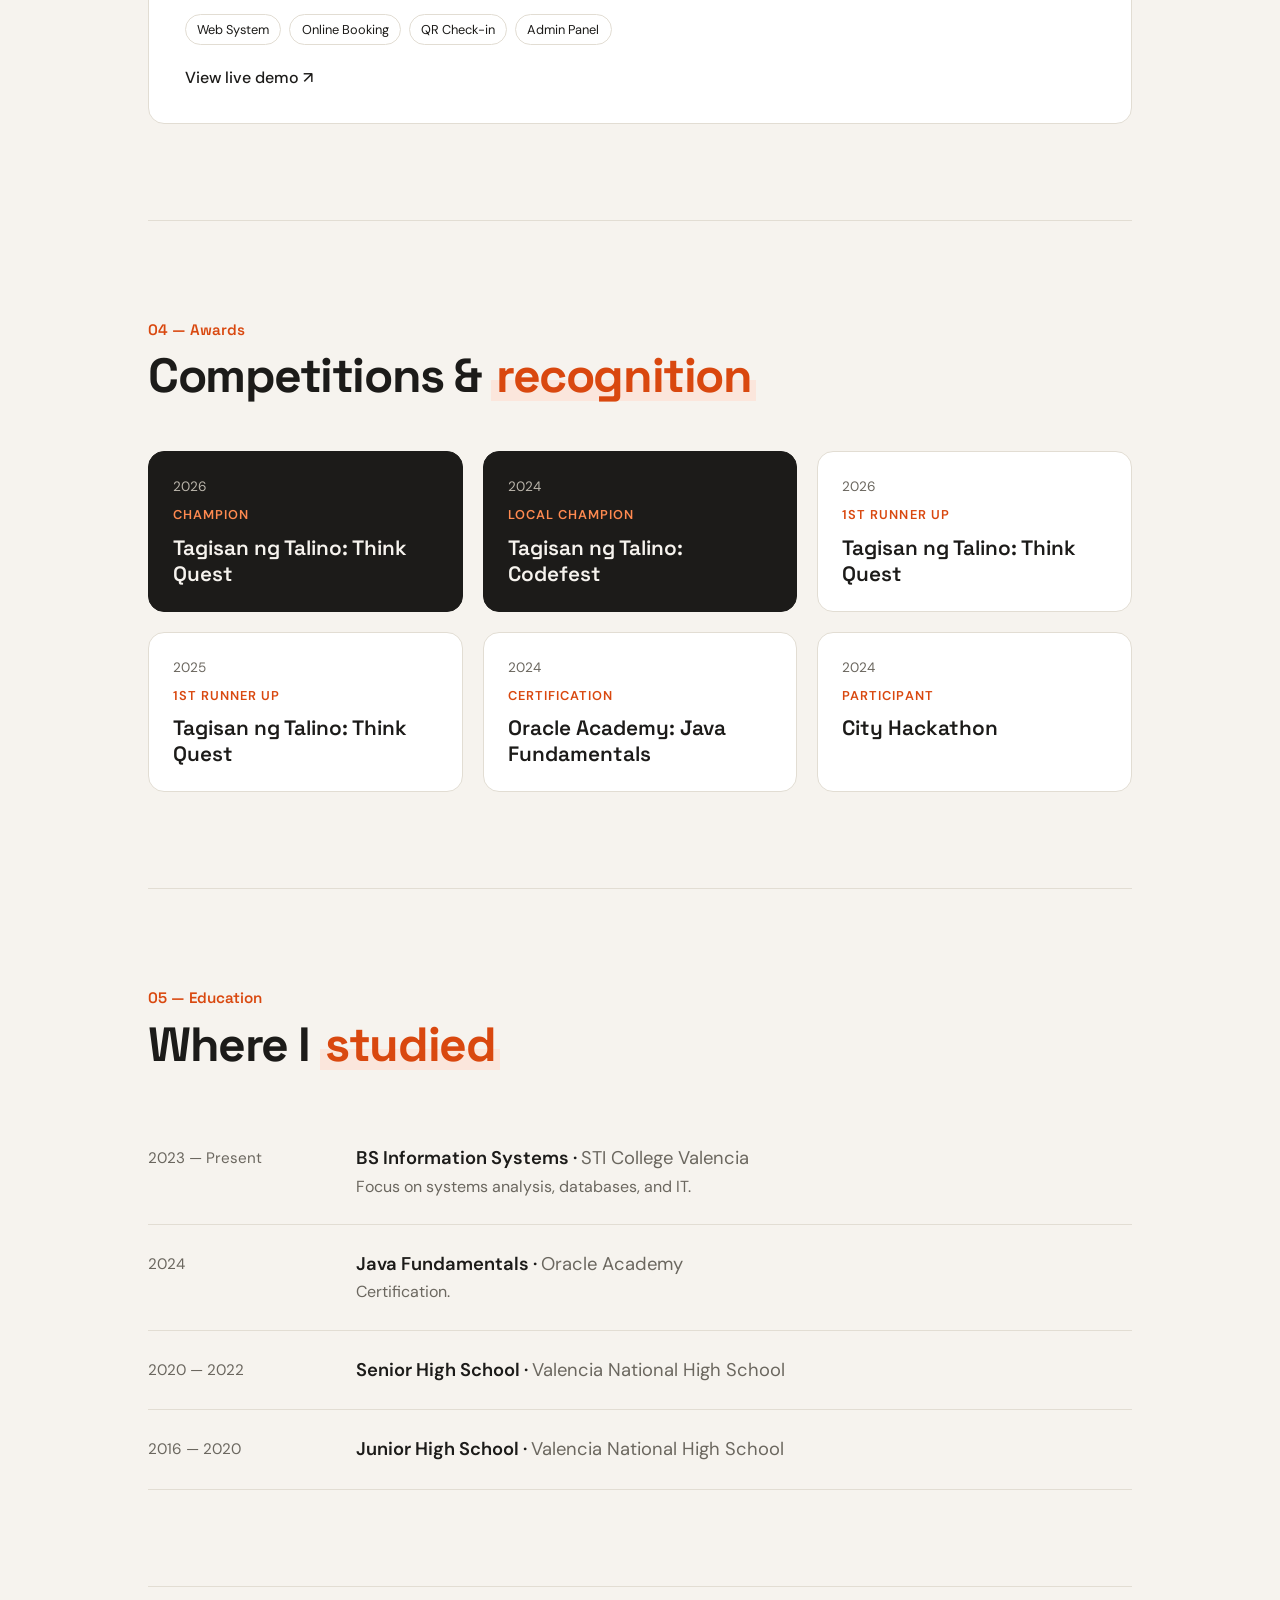
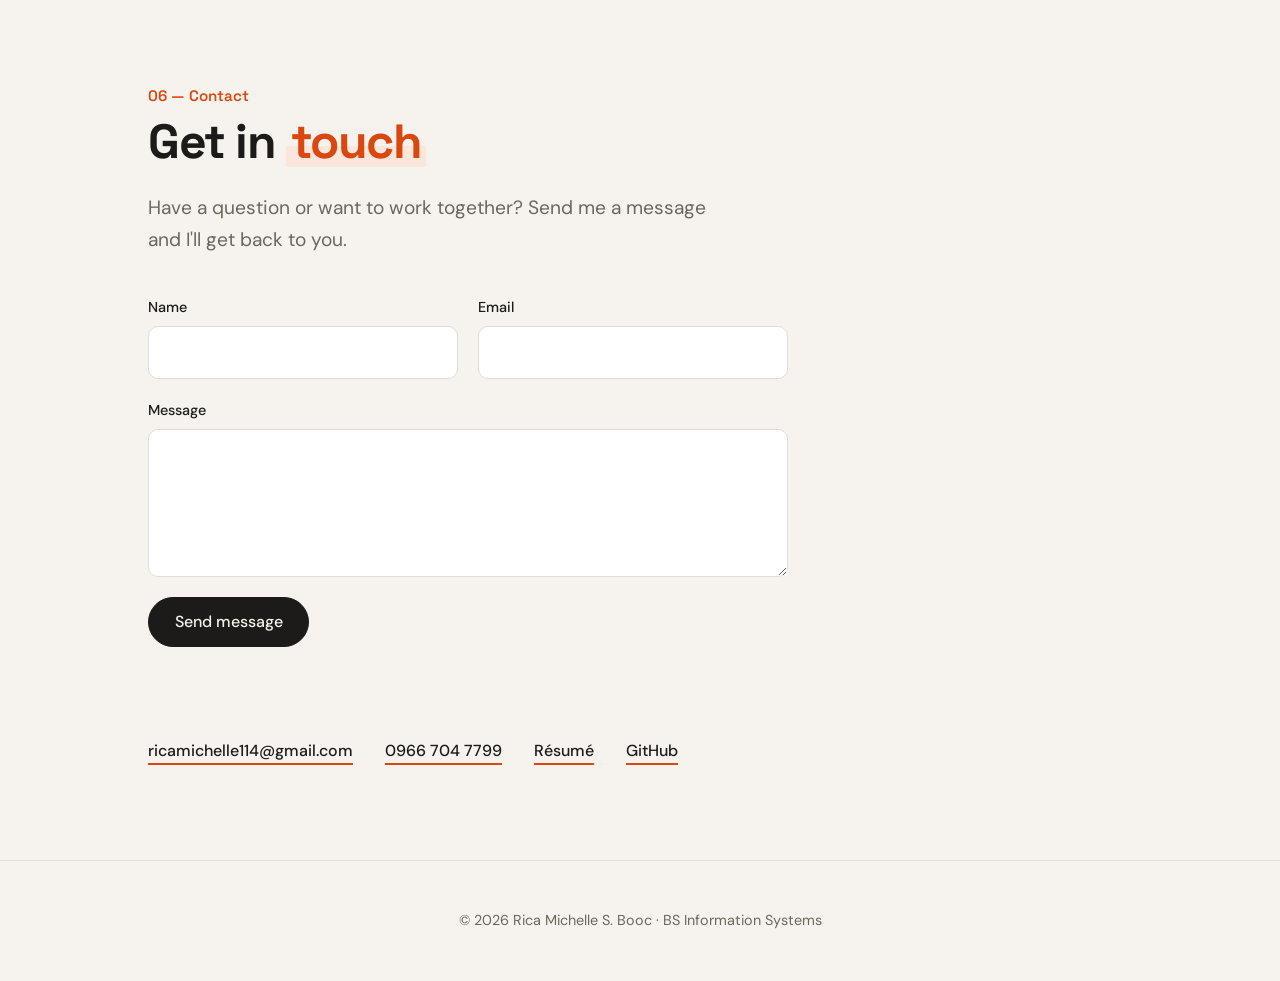
==== commit 081524ec: "Update index.html" ====
--- a/index.html
+++ b/index.html
@@ -101,9 +101,12 @@
           </ul>
         </div>
         <div class="skill-group">
-          <h3>Data &amp; Tools</h3>
+          <h3>Data &amp; Deployment</h3>
           <ul>
             <li>Database Management</li>
+            <li>GitHub Pages</li>
+            <li>Vercel</li>
+            <li>Render</li>
             <li>Microsoft Office</li>
           </ul>
         </div>
